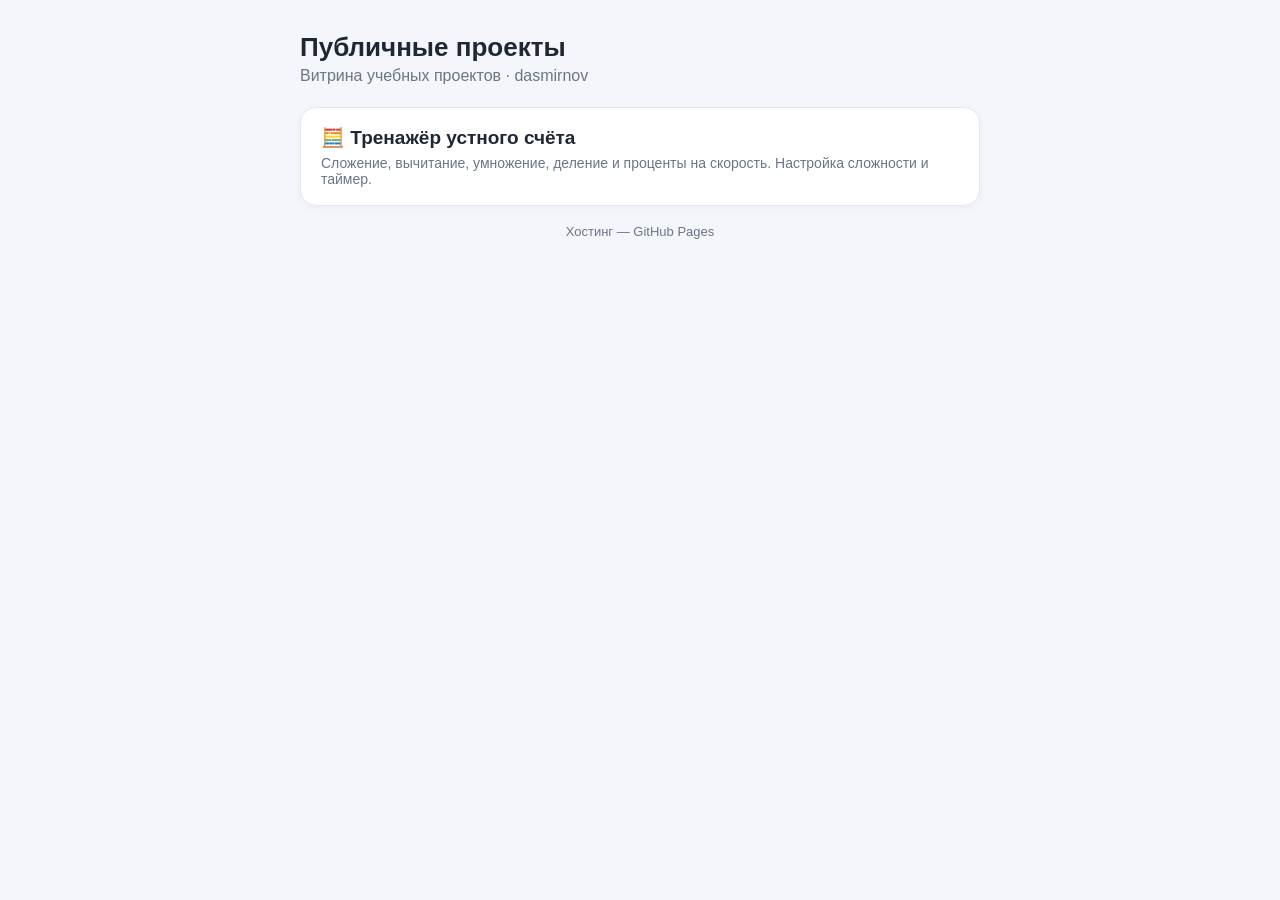
==== index.html @ b78f4099 "Add public projects hub with mental math trainer Co-Authored-By: Claude Opus 4.8 <noreply@anthropic." ====
<!DOCTYPE html>
<html lang="ru">
<head>
<meta charset="UTF-8">
<meta name="viewport" content="width=device-width, initial-scale=1.0">
<title>Публичные проекты · dasmirnov</title>
<style>
  :root{--bg:#f4f6fb;--card:#fff;--ink:#1f2733;--muted:#6b7686;--accent:#3b6ef5;--line:#e3e8f0}
  *{box-sizing:border-box}
  body{margin:0;font-family:-apple-system,BlinkMacSystemFont,"Segoe UI",Roboto,Helvetica,Arial,sans-serif;
       background:var(--bg);color:var(--ink);min-height:100vh;display:flex;justify-content:center;padding:24px}
  .wrap{width:100%;max-width:680px}
  h1{font-size:26px;margin:8px 0 4px}
  .sub{color:var(--muted);margin:0 0 22px}
  a.card{display:block;text-decoration:none;color:inherit;background:var(--card);border:1px solid var(--line);
         border-radius:16px;padding:18px 20px;margin-bottom:14px;box-shadow:0 2px 10px rgba(31,39,51,.04);transition:.12s}
  a.card:hover{border-color:var(--accent);transform:translateY(-1px)}
  .card h2{margin:0 0 6px;font-size:19px}
  .card p{margin:0;color:var(--muted);font-size:14px}
  .foot{color:var(--muted);font-size:13px;margin-top:18px;text-align:center}
</style>
</head>
<body>
  <div class="wrap">
    <h1>Публичные проекты</h1>
    <p class="sub">Витрина учебных проектов · dasmirnov</p>

    <a class="card" href="mental-math/">
      <h2>🧮 Тренажёр устного счёта</h2>
      <p>Сложение, вычитание, умножение, деление и проценты на скорость. Настройка сложности и таймер.</p>
    </a>

    <p class="foot">Хостинг — GitHub Pages</p>
  </div>
</body>
</html>
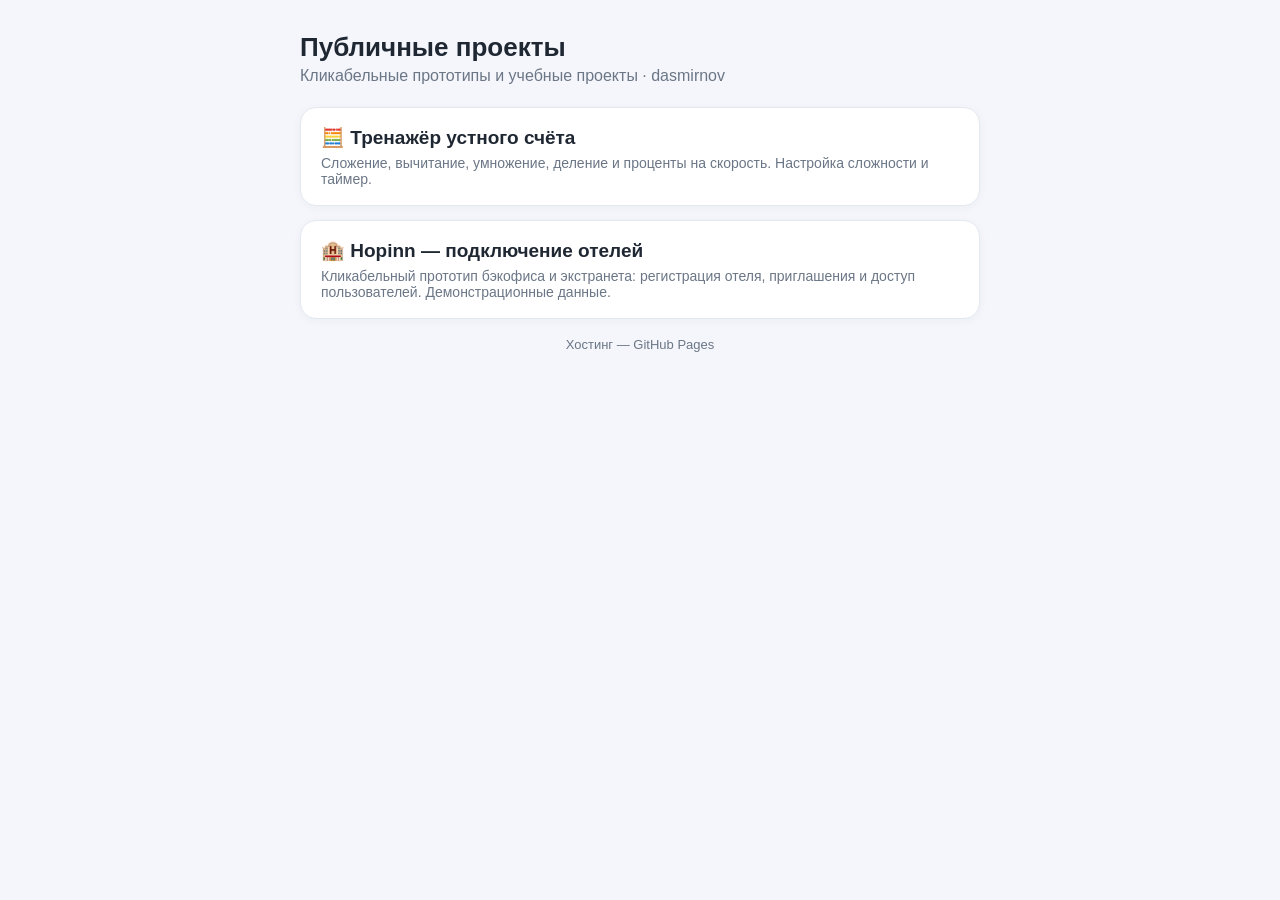
==== commit 328fb369: "Publish Hopinn stage-one onboarding prototype" ====
--- a/index.html
+++ b/index.html
@@ -23,13 +23,18 @@
 <body>
   <div class="wrap">
     <h1>Публичные проекты</h1>
-    <p class="sub">Витрина учебных проектов · dasmirnov</p>
+    <p class="sub">Кликабельные прототипы и учебные проекты · dasmirnov</p>
 
     <a class="card" href="mental-math/">
       <h2>🧮 Тренажёр устного счёта</h2>
       <p>Сложение, вычитание, умножение, деление и проценты на скорость. Настройка сложности и таймер.</p>
     </a>
 
+    <a class="card" href="hopinn-stage1/">
+      <h2>🏨 Hopinn — подключение отелей</h2>
+      <p>Кликабельный прототип бэкофиса и экстранета: регистрация отеля, приглашения и доступ пользователей. Демонстрационные данные.</p>
+    </a>
+
     <p class="foot">Хостинг — GitHub Pages</p>
   </div>
 </body>
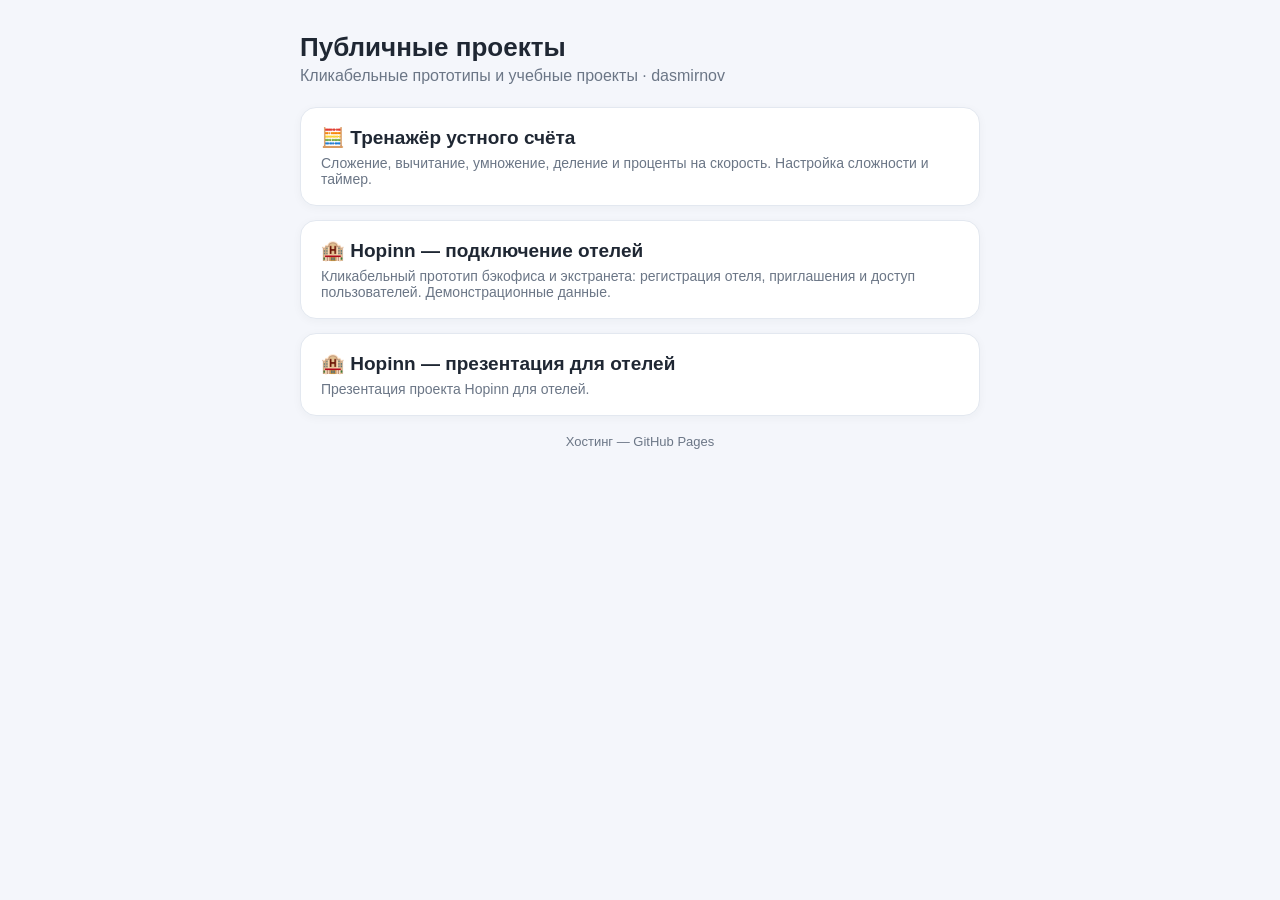
==== commit 01095f7d: "Publish Hopinn hotel presentation with noindex and project description" ====
--- a/index.html
+++ b/index.html
@@ -35,6 +35,11 @@
       <p>Кликабельный прототип бэкофиса и экстранета: регистрация отеля, приглашения и доступ пользователей. Демонстрационные данные.</p>
     </a>
 
+    <a class="card" href="hopinn-hotels/" rel="nofollow">
+      <h2>🏨 Hopinn — презентация для отелей</h2>
+      <p>Презентация проекта Hopinn для отелей.</p>
+    </a>
+
     <p class="foot">Хостинг — GitHub Pages</p>
   </div>
 </body>
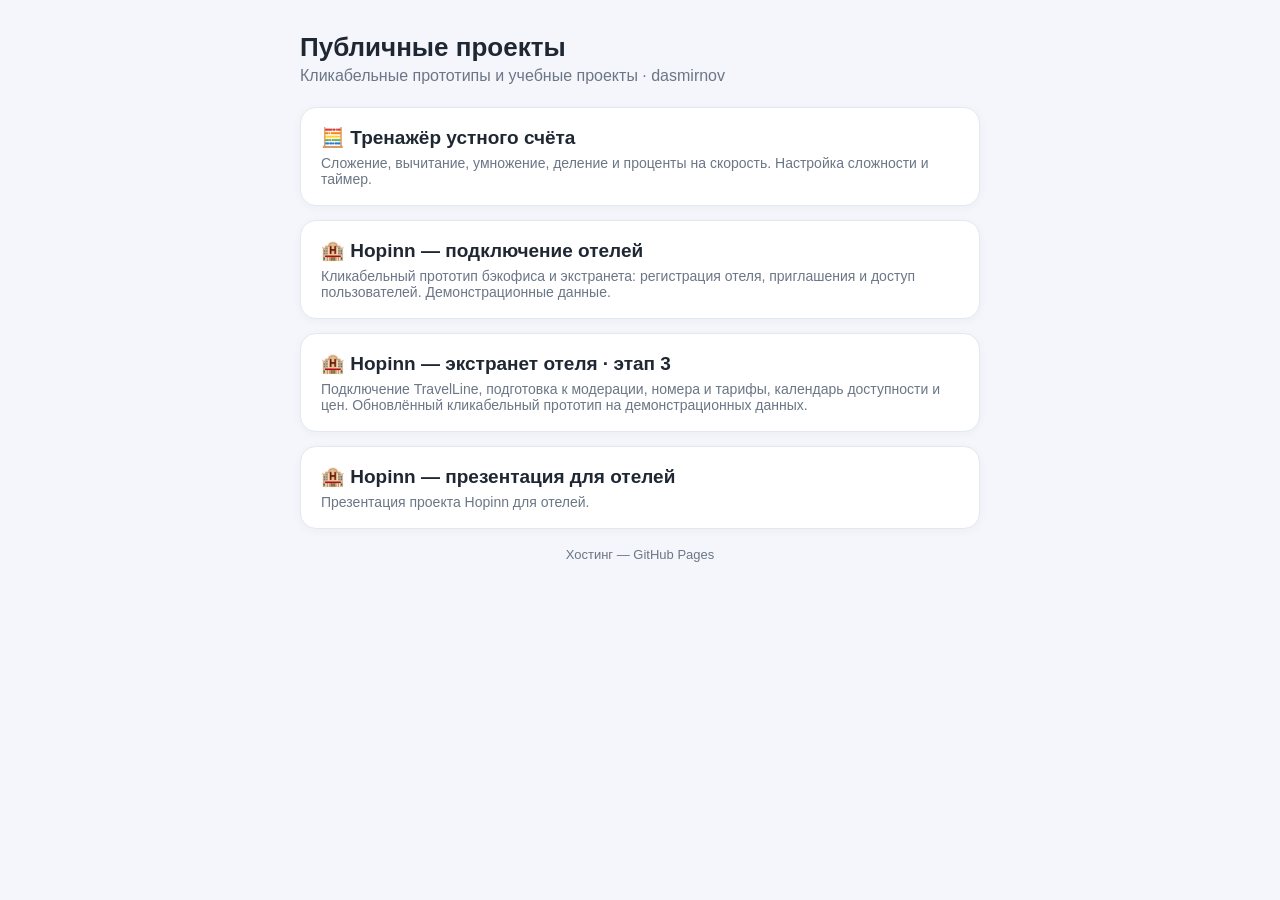
==== commit f1c032b6: "Add updated Hopinn stage 3 extranet prototype alongside stage 1" ====
--- a/index.html
+++ b/index.html
@@ -35,6 +35,11 @@
       <p>Кликабельный прототип бэкофиса и экстранета: регистрация отеля, приглашения и доступ пользователей. Демонстрационные данные.</p>
     </a>
 
+    <a class="card" href="hopinn-stage3/" rel="nofollow">
+      <h2>🏨 Hopinn — экстранет отеля · этап 3</h2>
+      <p>Подключение TravelLine, подготовка к модерации, номера и тарифы, календарь доступности и цен. Обновлённый кликабельный прототип на демонстрационных данных.</p>
+    </a>
+
     <a class="card" href="hopinn-hotels/" rel="nofollow">
       <h2>🏨 Hopinn — презентация для отелей</h2>
       <p>Презентация проекта Hopinn для отелей.</p>
